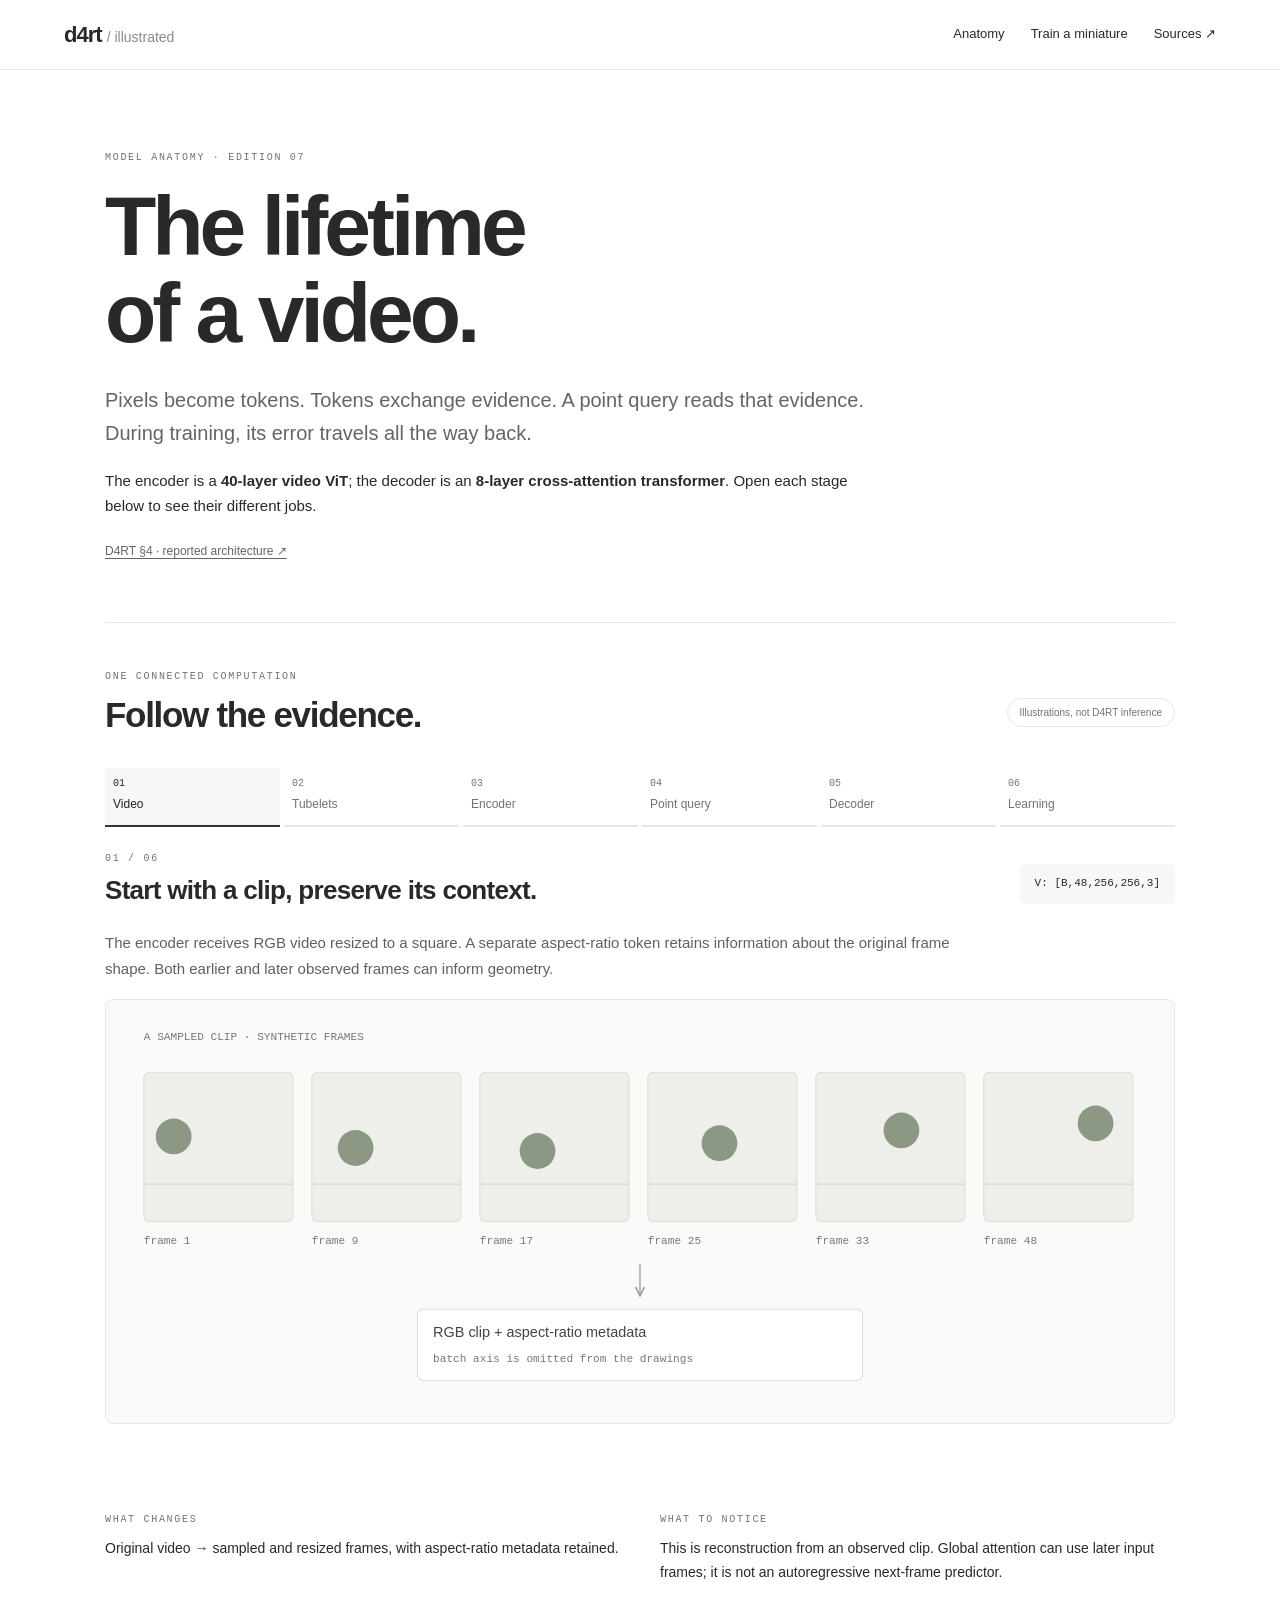
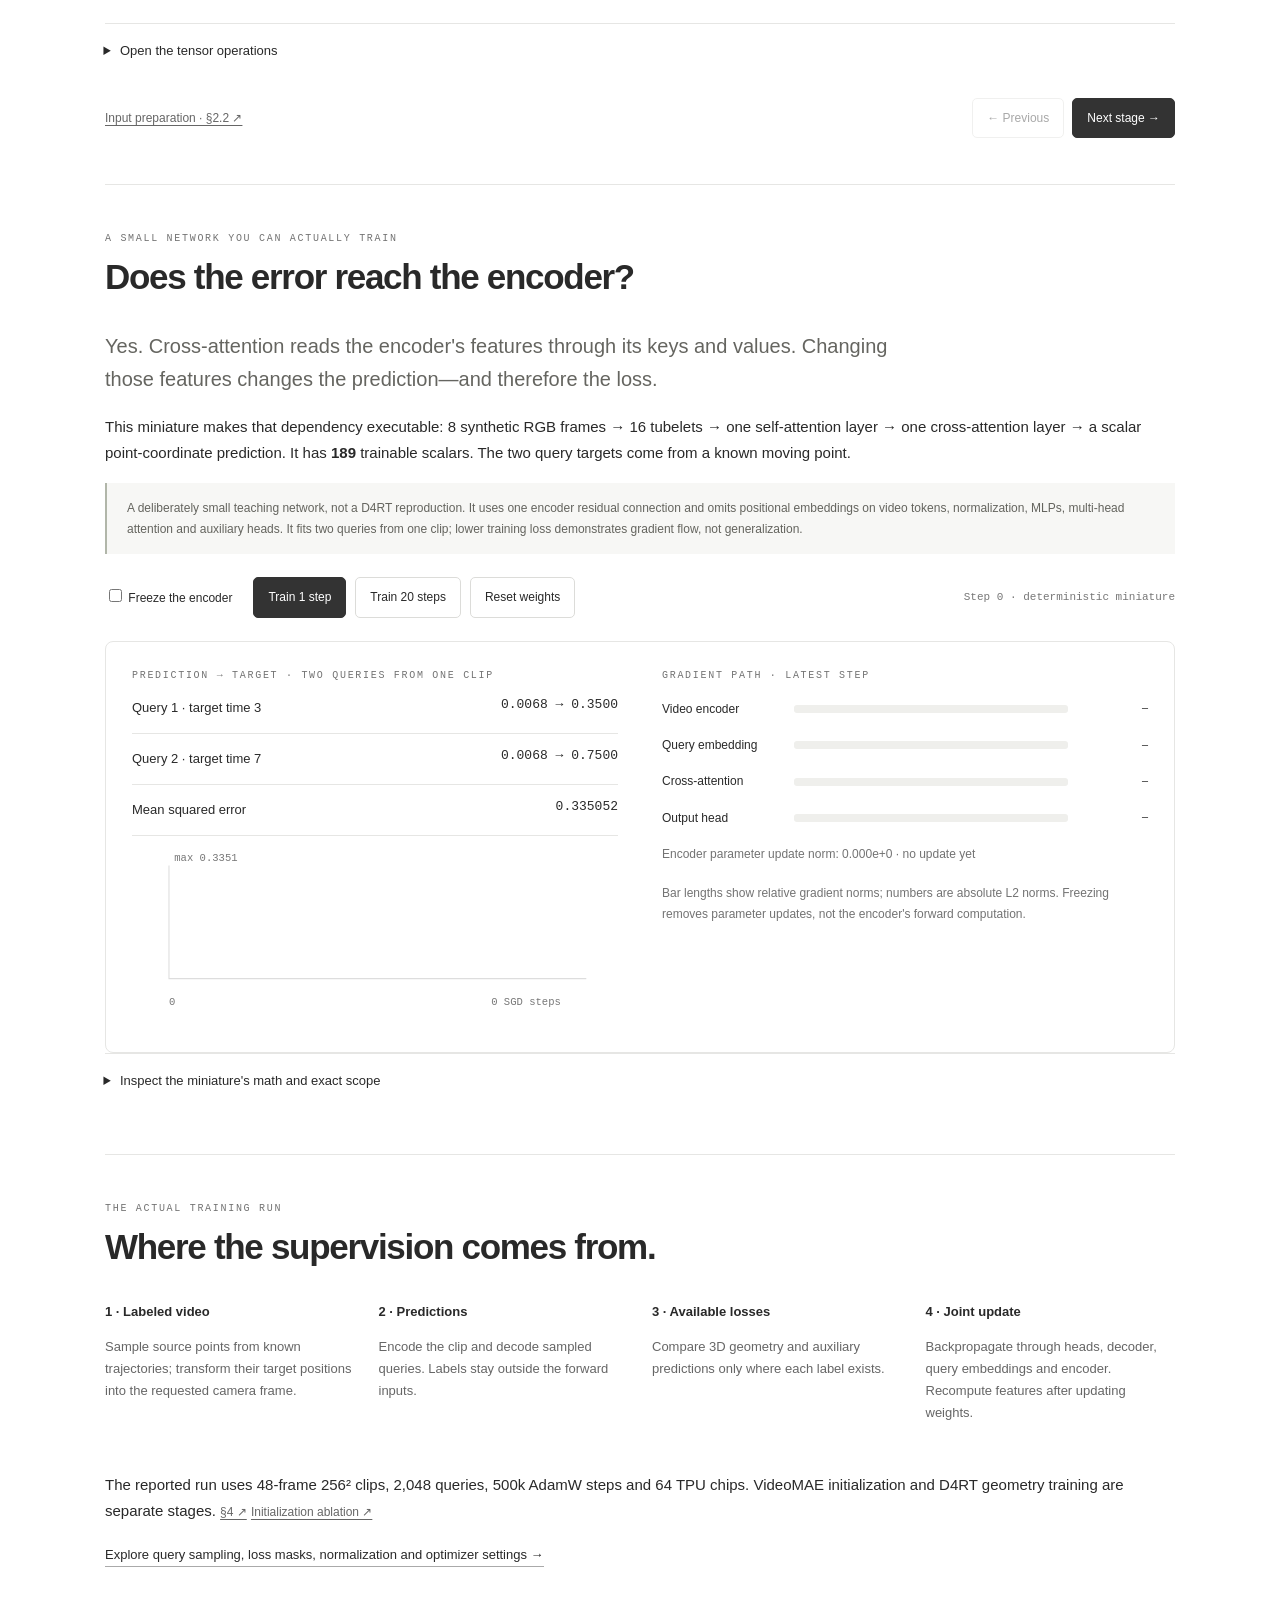
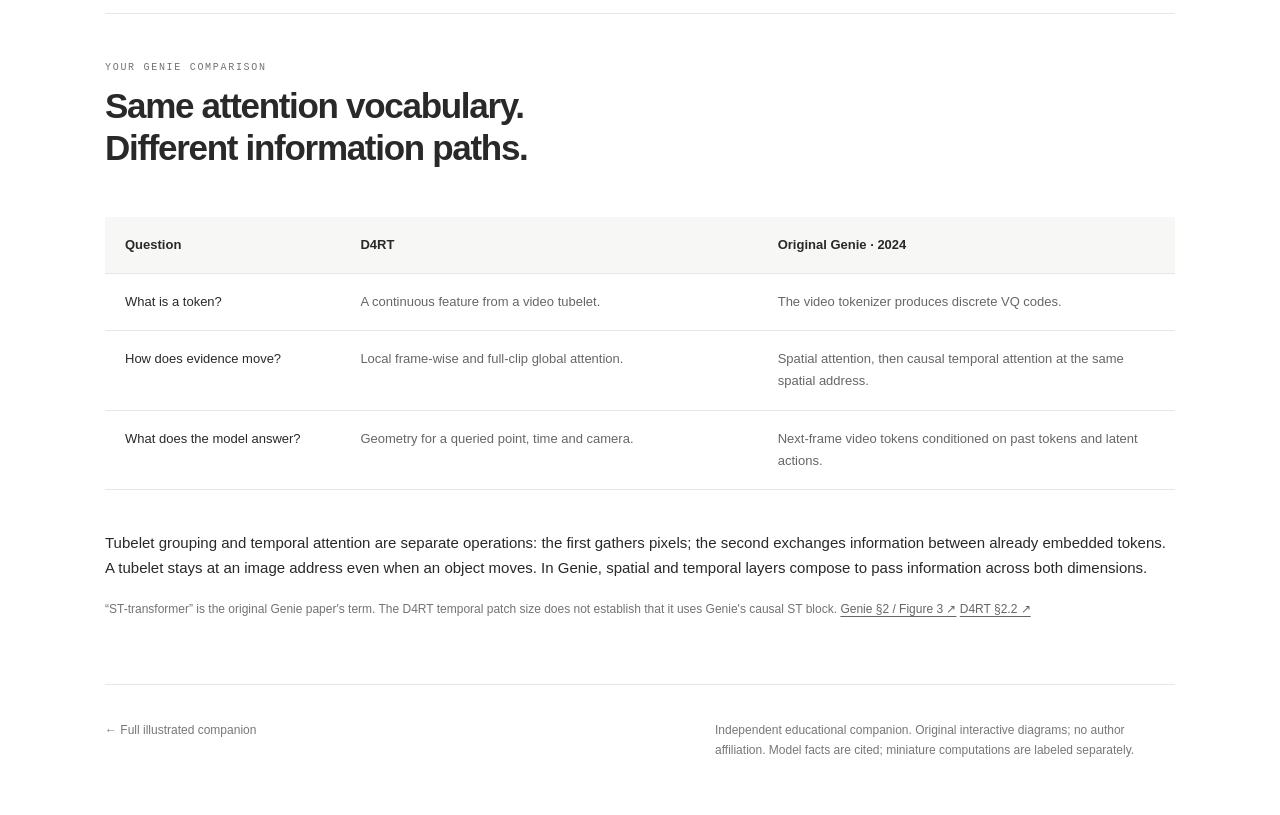
==== anatomy-tour.html @ 72792a37 "Add a guided D4RT anatomy and trainable attention miniature" ====
<!doctype html>
<html lang="en">
<head>
<meta charset="utf-8"><meta name="viewport" content="width=device-width, initial-scale=1">
<title>Inside D4RT — a video's lifetime</title>
<meta name="description" content="Follow pixels through D4RT's tubelet projection, ViT encoder, cross-attention decoder and training. An interactive, source-grounded anatomy.">
<link rel="stylesheet" href="tour.css?v=7"><script defer src="tour.js?v=7"></script>
</head>
<body>
<a class="skip" href="#tour">Skip to the anatomy</a>
<header><a href="index.html" class="brand">d4rt <span>/ illustrated</span></a><nav aria-label="Site"><a href="#tour">Anatomy</a><a href="#learning">Train a miniature</a><a href="index.html#sources">Sources ↗</a></nav></header>
<main>
<div class="intro"><p class="eyebrow">MODEL ANATOMY · EDITION 07</p><h1>The lifetime<br>of a video.</h1><p class="lead">Pixels become tokens. Tokens exchange evidence. A point query reads that evidence. During training, its error travels all the way back.</p><p>The encoder is a <strong>40-layer video ViT</strong>; the decoder is an <strong>8-layer cross-attention transformer</strong>. Open each stage below to see their different jobs.</p><a class="source" href="https://arxiv.org/html/2512.08924v2#S4">D4RT §4 · reported architecture ↗</a></div>
<section id="tour" aria-labelledby="tour-heading">
<div class="section-head"><div><p class="eyebrow">ONE CONNECTED COMPUTATION</p><h2 id="tour-heading">Follow the evidence.</h2></div><span class="pill">Illustrations, not D4RT inference</span></div>
<div id="stages" class="stages" role="tablist" aria-label="Video lifetime"></div>
<div id="stage-panel" role="tabpanel" tabindex="0">
<div class="panel-title"><div><p id="stage-number" class="eyebrow"></p><h3 id="stage-title"></h3></div><code id="stage-shape"></code></div>
<p id="stage-copy" class="stage-copy"></p>
<div class="visual" role="region" tabindex="0" aria-label="Model diagram; scroll horizontally on small screens"><svg id="diagram" viewBox="0 0 960 380" role="img"></svg></div>
<p class="diagram-hint">On a small screen, swipe the diagram to inspect the whole path ↔</p>
<div id="stage-controls" class="controls"></div>
<div class="explanation"><div><span class="eyebrow">WHAT CHANGES</span><p id="stage-change"></p></div><div><span class="eyebrow">WHAT TO NOTICE</span><p id="stage-notice"></p></div></div>
<details><summary>Open the tensor operations</summary><pre id="stage-code"></pre><p id="stage-boundary" class="small"></p></details>
<div class="stage-footer"><a id="stage-link" class="source"></a><div><button id="prev" type="button">← Previous</button><button id="next" type="button" class="primary">Next stage →</button></div></div>
</div>
</section>
<section id="learning" aria-labelledby="learning-heading">
<div class="section-head"><div><p class="eyebrow">A SMALL NETWORK YOU CAN ACTUALLY TRAIN</p><h2 id="learning-heading">Does the error reach the encoder?</h2></div></div>
<p class="lead small-lead">Yes. Cross-attention reads the encoder's features through its keys and values. Changing those features changes the prediction—and therefore the loss.</p>
<p>This miniature makes that dependency executable: 8 synthetic RGB frames → 16 tubelets → one self-attention layer → one cross-attention layer → a scalar point-coordinate prediction. It has <strong id="parameter-count"></strong> trainable scalars. The two query targets come from a known moving point.</p>
<div class="notice">A deliberately small teaching network, not a D4RT reproduction. It uses one encoder residual connection and omits positional embeddings on video tokens, normalization, MLPs, multi-head attention and auxiliary heads. It fits two queries from one clip; lower training loss demonstrates gradient flow, not generalization.</div>
<div class="mini-toolbar"><label><input id="freeze" type="checkbox"> Freeze the encoder</label><button type="button" id="train-one" class="primary">Train 1 step</button><button type="button" id="train-many">Train 20 steps</button><button type="button" id="reset">Reset weights</button><span id="train-status" role="status"></span></div>
<div class="mini-grid"><div><p class="eyebrow">PREDICTION → TARGET · TWO QUERIES FROM ONE CLIP</p><div id="predictions"></div><svg id="loss-chart" viewBox="0 0 460 180" role="img" aria-label="Training mean squared error versus optimizer steps"></svg></div><div><p class="eyebrow">GRADIENT PATH · LATEST STEP</p><div id="gradient-bars"></div><p class="small">Bar lengths show relative gradient norms; numbers are absolute L2 norms. Freezing removes parameter updates, not the encoder's forward computation.</p></div></div>
<details><summary>Inspect the miniature's math and exact scope</summary><pre>V: [8,4,4,3] → tubelets: [16,24]
X = tubelets @ Wpatch                         # [16,4]
F = X + softmax((X @ Wq) @ (X @ Wk)ᵀ / 2) @ (X @ Wv)
Q = queries @ Wquery                           # [2,4]
R = softmax(Q @ (F @ Wkey)ᵀ / 2) @ (F @ Wvalue)
prediction = R @ Whead + bias                  # [2,1]
loss = mean((prediction − target)²)
loss.backward()                               # reverse-mode autodiff
θ ← θ − 0.06 · clipped_gradient               # teaching SGD</pre><p>Tubelets contain 2 × 2 × 2 RGB pixels, scaled to [0,1]. Query vectors encode target time and a constant. The targets are the normalized x coordinate of a synthetic translating point at two times. The network reads no target coordinates as input. Weight initialization is deterministic. D4RT uses its own larger architecture, geometric objectives and AdamW recipe.</p><p><a class="source" href="index.html#training">Inspect the actual D4RT losses and training schedule →</a></p></details>
</section>
<section class="training-recipe"><p class="eyebrow">THE ACTUAL TRAINING RUN</p><h2>Where the supervision comes from.</h2><div class="recipe-flow"><div><b>1 · Labeled video</b><p>Sample source points from known trajectories; transform their target positions into the requested camera frame.</p></div><div><b>2 · Predictions</b><p>Encode the clip and decode sampled queries. Labels stay outside the forward inputs.</p></div><div><b>3 · Available losses</b><p>Compare 3D geometry and auxiliary predictions only where each label exists.</p></div><div><b>4 · Joint update</b><p>Backpropagate through heads, decoder, query embeddings and encoder. Recompute features after updating weights.</p></div></div><p>The reported run uses 48-frame 256² clips, 2,048 queries, 500k AdamW steps and 64 TPU chips. VideoMAE initialization and D4RT geometry training are separate stages. <a class="source" href="https://arxiv.org/html/2512.08924v2#S4">§4 ↗</a> <a class="source" href="https://arxiv.org/html/2512.08924v2#A4">Initialization ablation ↗</a></p><a class="more" href="index.html#training">Explore query sampling, loss masks, normalization and optimizer settings →</a></section>
<section class="comparison"><p class="eyebrow">YOUR GENIE COMPARISON</p><h2>Same attention vocabulary.<br>Different information paths.</h2><div class="table-scroll"><table><thead><tr><th>Question</th><th>D4RT</th><th>Original Genie · 2024</th></tr></thead><tbody><tr><th>What is a token?</th><td>A continuous feature from a video tubelet.</td><td>The video tokenizer produces discrete VQ codes.</td></tr><tr><th>How does evidence move?</th><td>Local frame-wise and full-clip global attention.</td><td>Spatial attention, then causal temporal attention at the same spatial address.</td></tr><tr><th>What does the model answer?</th><td>Geometry for a queried point, time and camera.</td><td>Next-frame video tokens conditioned on past tokens and latent actions.</td></tr></tbody></table></div><p>Tubelet grouping and temporal attention are separate operations: the first gathers pixels; the second exchanges information between already embedded tokens. A tubelet stays at an image address even when an object moves. In Genie, spatial and temporal layers compose to pass information across both dimensions.</p><p class="small">“ST-transformer” is the original Genie paper's term. The D4RT temporal patch size does not establish that it uses Genie's causal ST block. <a class="source" href="https://arxiv.org/html/2402.15391v1#S2">Genie §2 / Figure 3 ↗</a> <a class="source" href="https://arxiv.org/html/2512.08924v2#S2.SS2">D4RT §2.2 ↗</a></p></section>
<footer><a href="index.html">← Full illustrated companion</a><p>Independent educational companion. Original interactive diagrams; no author affiliation. Model facts are cited; miniature computations are labeled separately.</p></footer>
</main>
</body></html>
---- tour.css ----
:root{color-scheme:light;--ink:#292929;--muted:#737373;--line:#e6e6e4;--paper:#f7f7f5;--accent:#414f42}*{box-sizing:border-box}html{scroll-behavior:smooth;scroll-padding-top:90px}body{margin:0;color:var(--ink);background:#fff;font:15px/1.7 -apple-system,BlinkMacSystemFont,"Segoe UI",sans-serif}a{color:inherit;text-decoration:none}a:hover{text-decoration:underline}header{height:70px;padding:0 5vw;display:flex;align-items:center;justify-content:space-between;border-bottom:1px solid var(--line);background:#fff;gap:20px}header nav{display:flex;gap:26px;font-size:13px}.brand{font-size:22px;font-weight:700;letter-spacing:-1px}.brand span{color:#8a8a85;font-size:14px;font-weight:400;letter-spacing:0}main{max-width:1150px;padding:0 40px;margin:auto}.intro{max-width:760px;padding:80px 0 60px}h1{font-size:clamp(48px,7vw,84px);line-height:1.04;letter-spacing:-4px;font-weight:550;margin:18px 0 26px}h2{font-size:35px;line-height:1.2;letter-spacing:-1.3px;font-weight:550;margin:10px 0 20px}h3{font-size:26px;line-height:1.25;letter-spacing:-.7px;margin:8px 0 12px;font-weight:550}p{margin:12px 0 18px}.eyebrow{font:10px/1.5 ui-monospace,SFMono-Regular,monospace;letter-spacing:1.7px;color:var(--muted);margin:0}.lead{font-size:20px;line-height:1.65;color:#656560}.small-lead{max-width:800px}.source{font-size:12px;color:#666;text-decoration:underline;text-underline-offset:3px}section{padding:46px 0;border-top:1px solid var(--line)}.section-head{display:flex;justify-content:space-between;align-items:center;gap:20px}.pill{font-size:10px;color:var(--muted);border:1px solid var(--line);border-radius:30px;padding:5px 12px}.stages{display:grid;grid-template-columns:repeat(6,1fr);gap:4px;padding:12px 0 24px}button{font:inherit;font-size:12px;color:var(--ink);border:1px solid #dcdcd9;background:#fff;padding:9px 14px;border-radius:5px;cursor:pointer}button:hover{background:#eeeeeb}button:disabled{opacity:.4;cursor:default}button.primary{background:#333;color:#fff;border-color:#333}button.primary:hover{background:#50504b}button:focus-visible,a:focus-visible,summary:focus-visible,input:focus-visible,select:focus-visible,[tabindex]:focus-visible{outline:2px solid #697962;outline-offset:4px}.stages button{text-align:left;border:0;border-radius:0;border-bottom:2px solid var(--line);padding:10px 8px;color:var(--muted)}.stages button span{display:block;font:10px ui-monospace,monospace;margin-bottom:5px}.stages button[aria-selected=true]{border-color:#333;background:var(--paper);color:#222}.panel-title{display:flex;justify-content:space-between;align-items:center;gap:24px}.panel-title code{font:11px/1.8 ui-monospace,monospace;background:var(--paper);padding:10px 15px;border-radius:5px;white-space:pre-wrap;overflow-wrap:anywhere;max-width:50%}.stage-copy{max-width:850px;min-height:51px;color:#60605c}.visual{border:1px solid var(--line);border-radius:8px;overflow:auto;background:#fafaf8}svg{display:block;width:100%;height:auto}#diagram{min-width:650px}svg text{font:13px -apple-system,BlinkMacSystemFont,"Segoe UI",sans-serif;fill:#444}svg .tiny{font:10px ui-monospace,monospace;fill:#777}svg .svg-title{font-size:16px;font-weight:550}svg .white{fill:white}svg .wire{fill:none;stroke:#aaa;stroke-width:1.4;marker-end:url(#arrow)}.controls{display:flex;gap:20px;align-items:center;flex-wrap:wrap;padding:17px 0;min-height:60px}.controls label{font-size:12px;display:flex;gap:10px;align-items:center}.controls select{font:inherit;padding:7px;border:1px solid var(--line);border-radius:4px;background:white}.controls input[type=range]{width:150px;accent-color:#555}.control-description{font:11px ui-monospace,monospace;color:#666}.explanation{display:grid;grid-template-columns:1fr 1fr;gap:40px;padding:20px 0}.explanation p{font-size:14px;margin-top:8px}details{padding:16px 0;border-top:1px solid var(--line)}summary{font-size:13px;cursor:pointer;list-style-position:outside;margin-left:15px}pre{font:12px/1.9 ui-monospace,SFMono-Regular,monospace;background:var(--paper);padding:20px;overflow:auto;border-radius:6px;tab-size:2}.small{font-size:12px;line-height:1.75;color:var(--muted)}.stage-footer{display:flex;align-items:center;justify-content:space-between;gap:20px;margin-top:20px}.stage-footer>div{display:flex;gap:8px}.notice{font-size:12px;background:var(--paper);padding:15px 20px;border-left:2px solid #b1b6a9;color:#64645e}.mini-toolbar{display:flex;flex-wrap:wrap;gap:9px;align-items:center;padding:23px 0}.mini-toolbar label{font-size:12px;margin-right:12px}.mini-toolbar input{accent-color:#555}.mini-toolbar #train-status{font:11px ui-monospace,monospace;margin-left:auto;color:#777}.mini-grid{display:grid;grid-template-columns:1fr 1fr;gap:44px;border:1px solid var(--line);border-radius:8px;padding:26px}.prediction{display:flex;justify-content:space-between;font-size:13px;border-bottom:1px solid var(--line);padding:14px 0}.prediction strong{font:13px ui-monospace,monospace}#gradient-bars{margin:15px 0}.grad-row{display:grid;grid-template-columns:120px 1fr 68px;align-items:center;gap:12px;margin:16px 0;font-size:12px}.grad-row b{font:10px ui-monospace,monospace;text-align:right}.grad-track{height:8px;background:#efefec;border-radius:3px;overflow:hidden}.grad-fill{height:100%;background:#8c9a84}.grad-row.frozen .grad-fill{background:#c8c8c3}.recipe-flow{display:grid;grid-template-columns:repeat(4,1fr);gap:24px;margin:30px 0}.recipe-flow b{font-size:13px}.recipe-flow p{font-size:13px;color:#666}.more{display:inline-block;border-bottom:1px solid #aaa;font-size:13px}.table-scroll{overflow:auto}table{border-collapse:collapse;width:100%;font-size:13px;margin:28px 0;min-width:600px}th,td{text-align:left;padding:17px 20px;border-bottom:1px solid var(--line);vertical-align:top}thead{background:var(--paper)}tbody th{font-weight:500;width:22%}td{width:39%;color:#666}footer{padding:35px 0 55px;border-top:1px solid var(--line);display:flex;gap:50px;justify-content:space-between;font-size:12px;color:#777}footer p{max-width:460px;margin:0}.skip{position:absolute;top:-100px;left:20px;background:white;padding:10px;z-index:20}.skip:focus{top:10px}#stage-panel:focus{outline-offset:8px}@media(max-width:700px){main{padding:0 20px}header{padding:0 20px}header nav{gap:14px}header nav a:first-child{display:none}.intro{padding:45px 0}h1{letter-spacing:-2.5px}.lead{font-size:18px}h2{font-size:29px}.section-head{display:block}.pill{display:inline-block;margin-bottom:12px}.stages{grid-template-columns:repeat(3,1fr)}.stages button{font-size:11px}.panel-title{align-items:flex-start;flex-direction:column;gap:4px}.panel-title code{max-width:100%}.stage-copy{min-height:0}.explanation{grid-template-columns:1fr;gap:10px}.visual{position:relative}.stage-footer{align-items:flex-start;flex-direction:column}.mini-grid{grid-template-columns:1fr;padding:20px;gap:20px}.mini-toolbar #train-status{margin-left:0;width:100%}.recipe-flow{grid-template-columns:1fr 1fr;gap:15px}footer{flex-direction:column;gap:20px}.controls{gap:14px}section{padding:35px 0}.grad-row{grid-template-columns:115px 1fr 65px}}@media(prefers-reduced-motion:reduce){html{scroll-behavior:auto}}@media print{header,.controls,.mini-toolbar,.stage-footer{display:none}main{max-width:none}.visual{overflow:visible}.stages{display:none}section{break-inside:avoid}#diagram{min-width:0}}

.diagram-hint{display:none}@media(max-width:700px){.diagram-hint{display:block;font-size:11px;color:#777;margin:8px 0}#diagram{min-width:800px}}
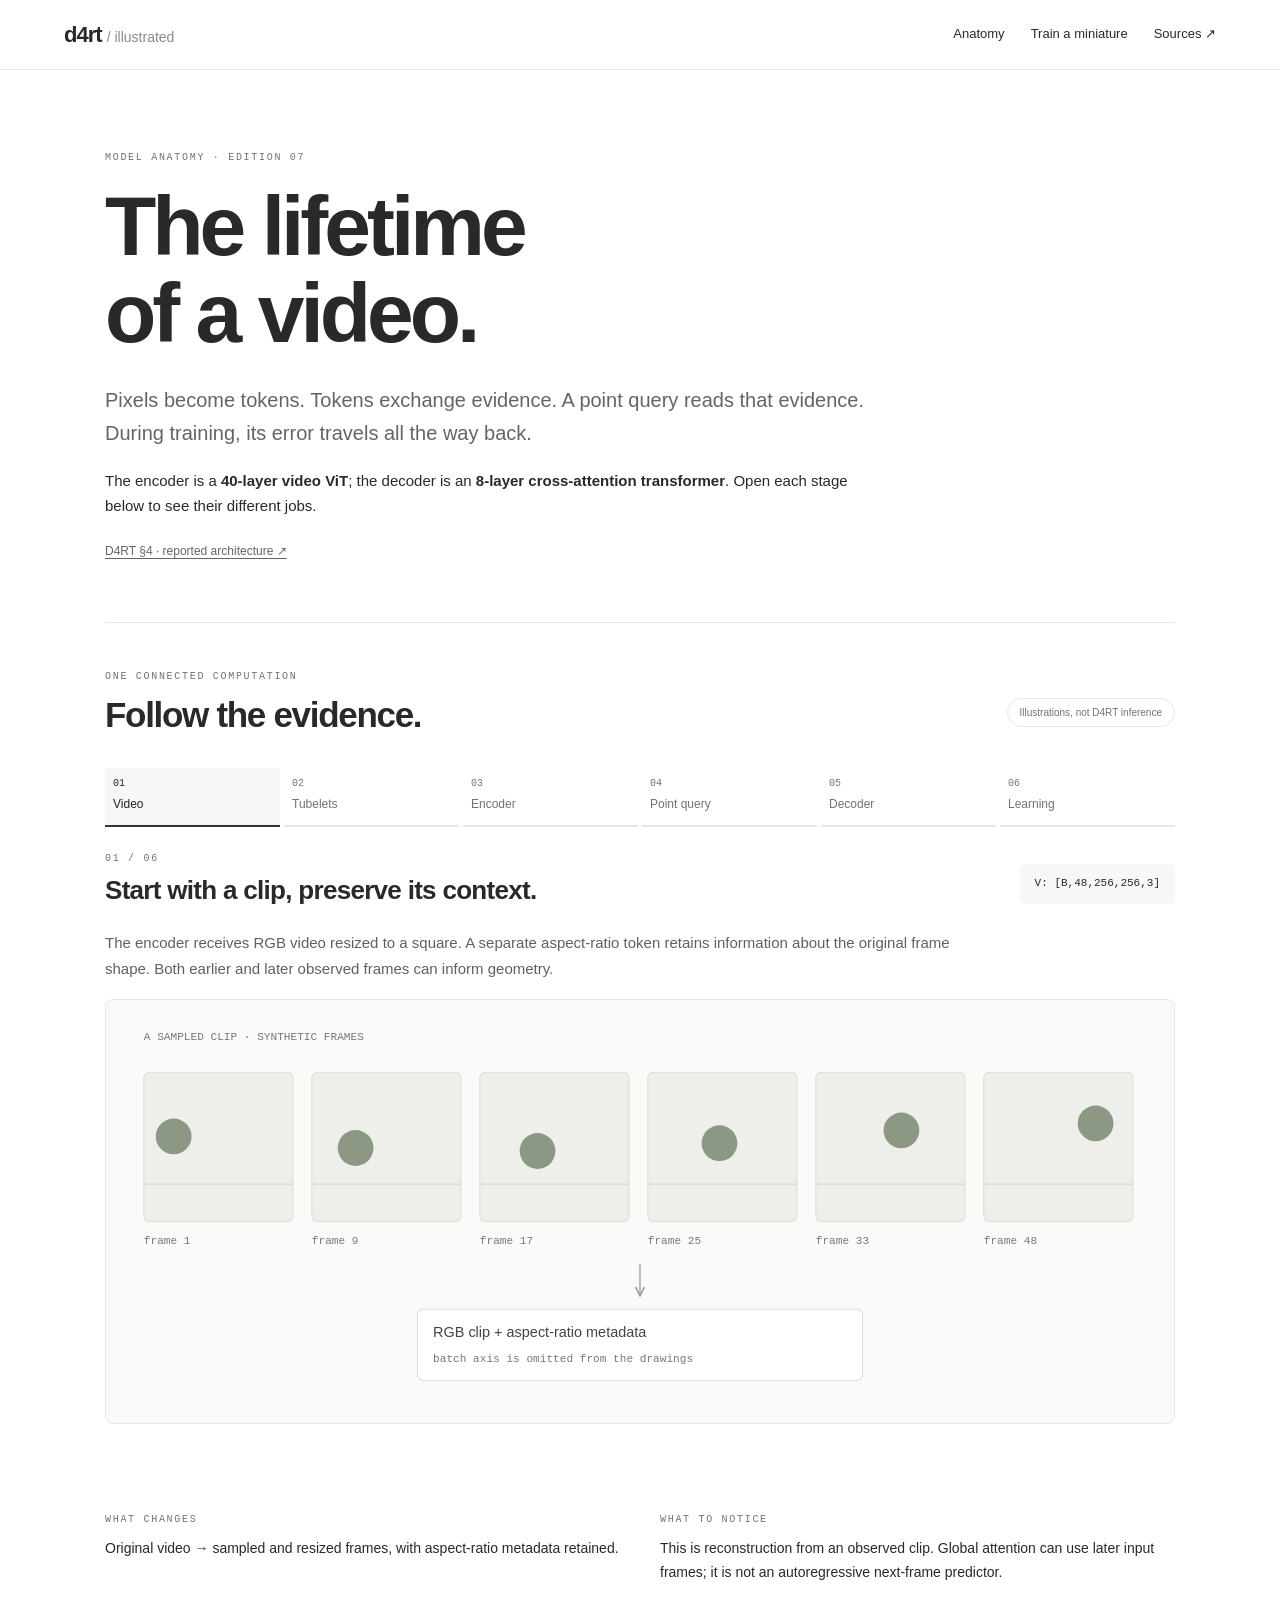
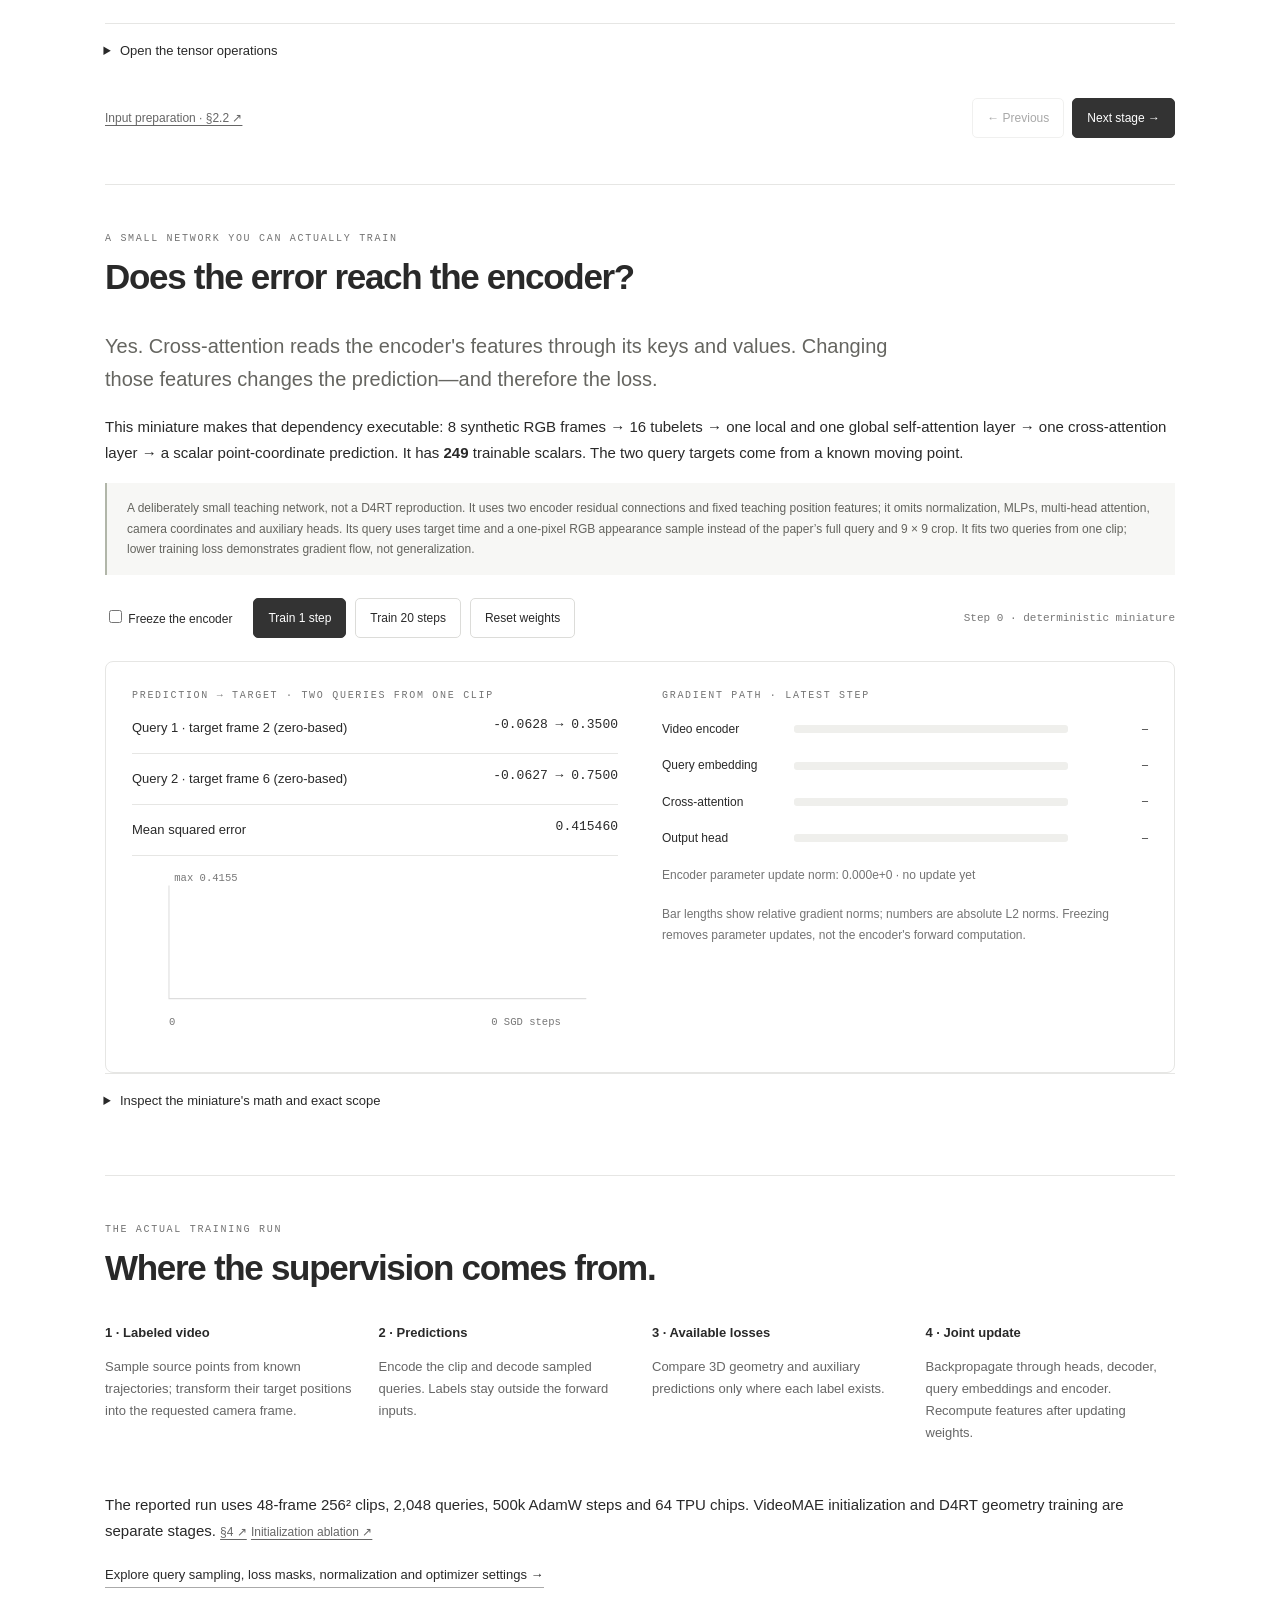
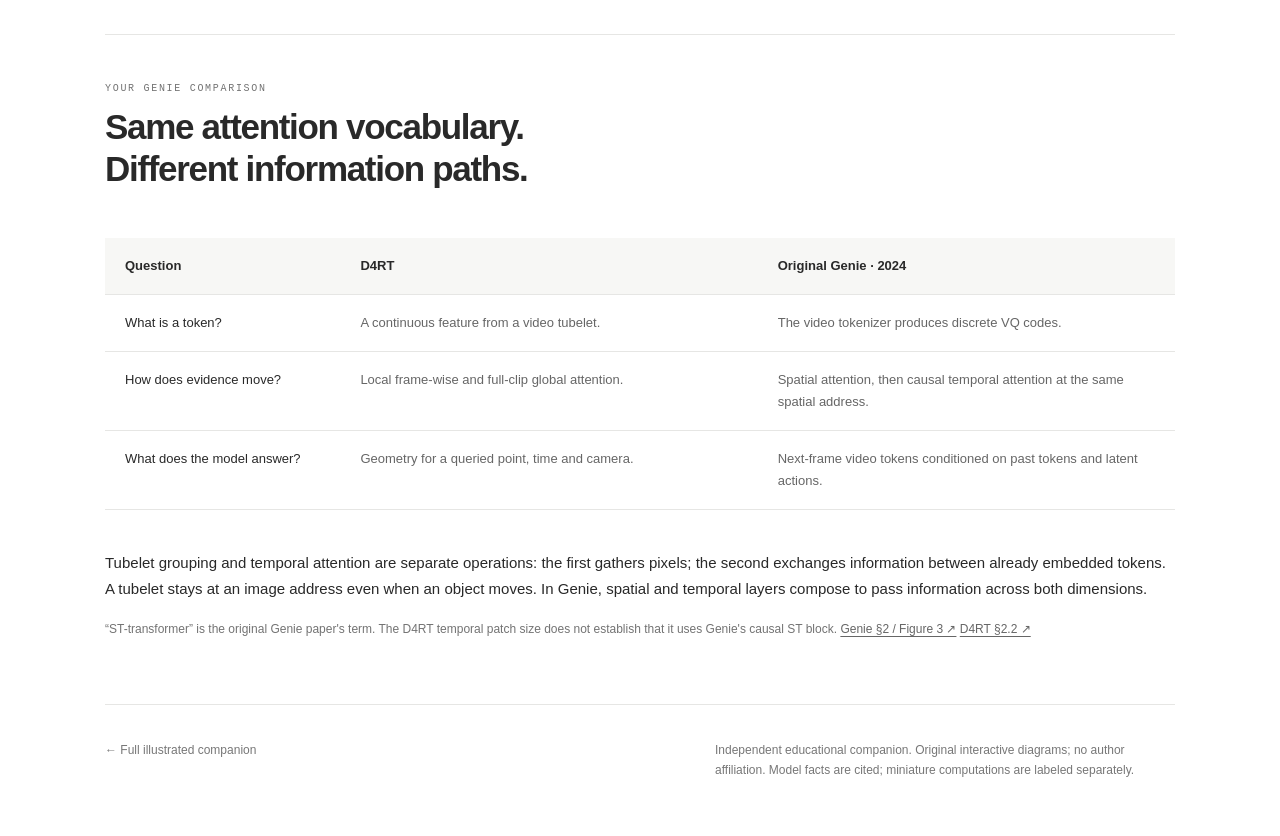
==== commit 687ed8f0: "Connect video pixels, encoder attention, decoder queries and training in one inspectable model" ====
--- a/anatomy-tour.html
+++ b/anatomy-tour.html
@@ -4,11 +4,11 @@
 <meta charset="utf-8"><meta name="viewport" content="width=device-width, initial-scale=1">
 <title>Inside D4RT — a video's lifetime</title>
 <meta name="description" content="Follow pixels through D4RT's tubelet projection, ViT encoder, cross-attention decoder and training. An interactive, source-grounded anatomy.">
-<link rel="stylesheet" href="tour.css?v=7"><script defer src="tour.js?v=7"></script>
+<link rel="stylesheet" href="tour.css?v=7"><script defer src="tour.js?v=10"></script>
 </head>
 <body>
 <a class="skip" href="#tour">Skip to the anatomy</a>
-<header><a href="index.html" class="brand">d4rt <span>/ illustrated</span></a><nav aria-label="Site"><a href="#tour">Anatomy</a><a href="#learning">Train a miniature</a><a href="index.html#sources">Sources ↗</a></nav></header>
+<header><a href="index.html" class="brand">d4rt <span>/ illustrated</span></a><nav aria-label="Site"><a href="#tour">Anatomy</a><a href="#learning">Train a miniature</a><a href="reference.html#sources">Sources ↗</a></nav></header>
 <main>
 <div class="intro"><p class="eyebrow">MODEL ANATOMY · EDITION 07</p><h1>The lifetime<br>of a video.</h1><p class="lead">Pixels become tokens. Tokens exchange evidence. A point query reads that evidence. During training, its error travels all the way back.</p><p>The encoder is a <strong>40-layer video ViT</strong>; the decoder is an <strong>8-layer cross-attention transformer</strong>. Open each stage below to see their different jobs.</p><a class="source" href="https://arxiv.org/html/2512.08924v2#S4">D4RT §4 · reported architecture ↗</a></div>
 <section id="tour" aria-labelledby="tour-heading">
@@ -28,21 +28,22 @@
 <section id="learning" aria-labelledby="learning-heading">
 <div class="section-head"><div><p class="eyebrow">A SMALL NETWORK YOU CAN ACTUALLY TRAIN</p><h2 id="learning-heading">Does the error reach the encoder?</h2></div></div>
 <p class="lead small-lead">Yes. Cross-attention reads the encoder's features through its keys and values. Changing those features changes the prediction—and therefore the loss.</p>
-<p>This miniature makes that dependency executable: 8 synthetic RGB frames → 16 tubelets → one self-attention layer → one cross-attention layer → a scalar point-coordinate prediction. It has <strong id="parameter-count"></strong> trainable scalars. The two query targets come from a known moving point.</p>
-<div class="notice">A deliberately small teaching network, not a D4RT reproduction. It uses one encoder residual connection and omits positional embeddings on video tokens, normalization, MLPs, multi-head attention and auxiliary heads. It fits two queries from one clip; lower training loss demonstrates gradient flow, not generalization.</div>
+<p>This miniature makes that dependency executable: 8 synthetic RGB frames → 16 tubelets → one local and one global self-attention layer → one cross-attention layer → a scalar point-coordinate prediction. It has <strong id="parameter-count"></strong> trainable scalars. The two query targets come from a known moving point.</p>
+<div class="notice">A deliberately small teaching network, not a D4RT reproduction. It uses two encoder residual connections and fixed teaching position features; it omits normalization, MLPs, multi-head attention, camera coordinates and auxiliary heads. Its query uses target time and a one-pixel RGB appearance sample instead of the paper’s full query and 9 × 9 crop. It fits two queries from one clip; lower training loss demonstrates gradient flow, not generalization.</div>
 <div class="mini-toolbar"><label><input id="freeze" type="checkbox"> Freeze the encoder</label><button type="button" id="train-one" class="primary">Train 1 step</button><button type="button" id="train-many">Train 20 steps</button><button type="button" id="reset">Reset weights</button><span id="train-status" role="status"></span></div>
 <div class="mini-grid"><div><p class="eyebrow">PREDICTION → TARGET · TWO QUERIES FROM ONE CLIP</p><div id="predictions"></div><svg id="loss-chart" viewBox="0 0 460 180" role="img" aria-label="Training mean squared error versus optimizer steps"></svg></div><div><p class="eyebrow">GRADIENT PATH · LATEST STEP</p><div id="gradient-bars"></div><p class="small">Bar lengths show relative gradient norms; numbers are absolute L2 norms. Freezing removes parameter updates, not the encoder's forward computation.</p></div></div>
 <details><summary>Inspect the miniature's math and exact scope</summary><pre>V: [8,4,4,3] → tubelets: [16,24]
-X = tubelets @ Wpatch                         # [16,4]
-F = X + softmax((X @ Wq) @ (X @ Wk)ᵀ / 2) @ (X @ Wv)
-Q = queries @ Wquery                           # [2,4]
+X = tubelets @ Wpatch + fixed_position        # [16,4]
+L = X + local_attention(X)                    # [16,4]
+F = L + global_attention(L)                   # [16,4]
+Q = [target_time, 1, source_RGB] @ Wquery      # [2,4]
 R = softmax(Q @ (F @ Wkey)ᵀ / 2) @ (F @ Wvalue)
 prediction = R @ Whead + bias                  # [2,1]
 loss = mean((prediction − target)²)
 loss.backward()                               # reverse-mode autodiff
-θ ← θ − 0.06 · clipped_gradient               # teaching SGD</pre><p>Tubelets contain 2 × 2 × 2 RGB pixels, scaled to [0,1]. Query vectors encode target time and a constant. The targets are the normalized x coordinate of a synthetic translating point at two times. The network reads no target coordinates as input. Weight initialization is deterministic. D4RT uses its own larger architecture, geometric objectives and AdamW recipe.</p><p><a class="source" href="index.html#training">Inspect the actual D4RT losses and training schedule →</a></p></details>
+θ ← θ − 0.06 · clipped_gradient               # teaching SGD</pre><p>Tubelets contain 2 × 2 × 2 RGB pixels, scaled to [0,1]. Query vectors encode target time, a constant and a one-pixel RGB sample from the source frame. The targets are the normalized x coordinate of a synthetic translating point at two times. The network reads no target coordinates as input. Weight initialization is deterministic. D4RT uses its own larger architecture, geometric objectives and AdamW recipe.</p><p><a class="source" href="reference.html#training">Inspect the actual D4RT losses and training schedule →</a></p></details>
 </section>
-<section class="training-recipe"><p class="eyebrow">THE ACTUAL TRAINING RUN</p><h2>Where the supervision comes from.</h2><div class="recipe-flow"><div><b>1 · Labeled video</b><p>Sample source points from known trajectories; transform their target positions into the requested camera frame.</p></div><div><b>2 · Predictions</b><p>Encode the clip and decode sampled queries. Labels stay outside the forward inputs.</p></div><div><b>3 · Available losses</b><p>Compare 3D geometry and auxiliary predictions only where each label exists.</p></div><div><b>4 · Joint update</b><p>Backpropagate through heads, decoder, query embeddings and encoder. Recompute features after updating weights.</p></div></div><p>The reported run uses 48-frame 256² clips, 2,048 queries, 500k AdamW steps and 64 TPU chips. VideoMAE initialization and D4RT geometry training are separate stages. <a class="source" href="https://arxiv.org/html/2512.08924v2#S4">§4 ↗</a> <a class="source" href="https://arxiv.org/html/2512.08924v2#A4">Initialization ablation ↗</a></p><a class="more" href="index.html#training">Explore query sampling, loss masks, normalization and optimizer settings →</a></section>
+<section class="training-recipe"><p class="eyebrow">THE ACTUAL TRAINING RUN</p><h2>Where the supervision comes from.</h2><div class="recipe-flow"><div><b>1 · Labeled video</b><p>Sample source points from known trajectories; transform their target positions into the requested camera frame.</p></div><div><b>2 · Predictions</b><p>Encode the clip and decode sampled queries. Labels stay outside the forward inputs.</p></div><div><b>3 · Available losses</b><p>Compare 3D geometry and auxiliary predictions only where each label exists.</p></div><div><b>4 · Joint update</b><p>Backpropagate through heads, decoder, query embeddings and encoder. Recompute features after updating weights.</p></div></div><p>The reported run uses 48-frame 256² clips, 2,048 queries, 500k AdamW steps and 64 TPU chips. VideoMAE initialization and D4RT geometry training are separate stages. <a class="source" href="https://arxiv.org/html/2512.08924v2#S4">§4 ↗</a> <a class="source" href="https://arxiv.org/html/2512.08924v2#A4">Initialization ablation ↗</a></p><a class="more" href="reference.html#training">Explore query sampling, loss masks, normalization and optimizer settings →</a></section>
 <section class="comparison"><p class="eyebrow">YOUR GENIE COMPARISON</p><h2>Same attention vocabulary.<br>Different information paths.</h2><div class="table-scroll"><table><thead><tr><th>Question</th><th>D4RT</th><th>Original Genie · 2024</th></tr></thead><tbody><tr><th>What is a token?</th><td>A continuous feature from a video tubelet.</td><td>The video tokenizer produces discrete VQ codes.</td></tr><tr><th>How does evidence move?</th><td>Local frame-wise and full-clip global attention.</td><td>Spatial attention, then causal temporal attention at the same spatial address.</td></tr><tr><th>What does the model answer?</th><td>Geometry for a queried point, time and camera.</td><td>Next-frame video tokens conditioned on past tokens and latent actions.</td></tr></tbody></table></div><p>Tubelet grouping and temporal attention are separate operations: the first gathers pixels; the second exchanges information between already embedded tokens. A tubelet stays at an image address even when an object moves. In Genie, spatial and temporal layers compose to pass information across both dimensions.</p><p class="small">“ST-transformer” is the original Genie paper's term. The D4RT temporal patch size does not establish that it uses Genie's causal ST block. <a class="source" href="https://arxiv.org/html/2402.15391v1#S2">Genie §2 / Figure 3 ↗</a> <a class="source" href="https://arxiv.org/html/2512.08924v2#S2.SS2">D4RT §2.2 ↗</a></p></section>
 <footer><a href="index.html">← Full illustrated companion</a><p>Independent educational companion. Original interactive diagrams; no author affiliation. Model facts are cited; miniature computations are labeled separately.</p></footer>
 </main>
